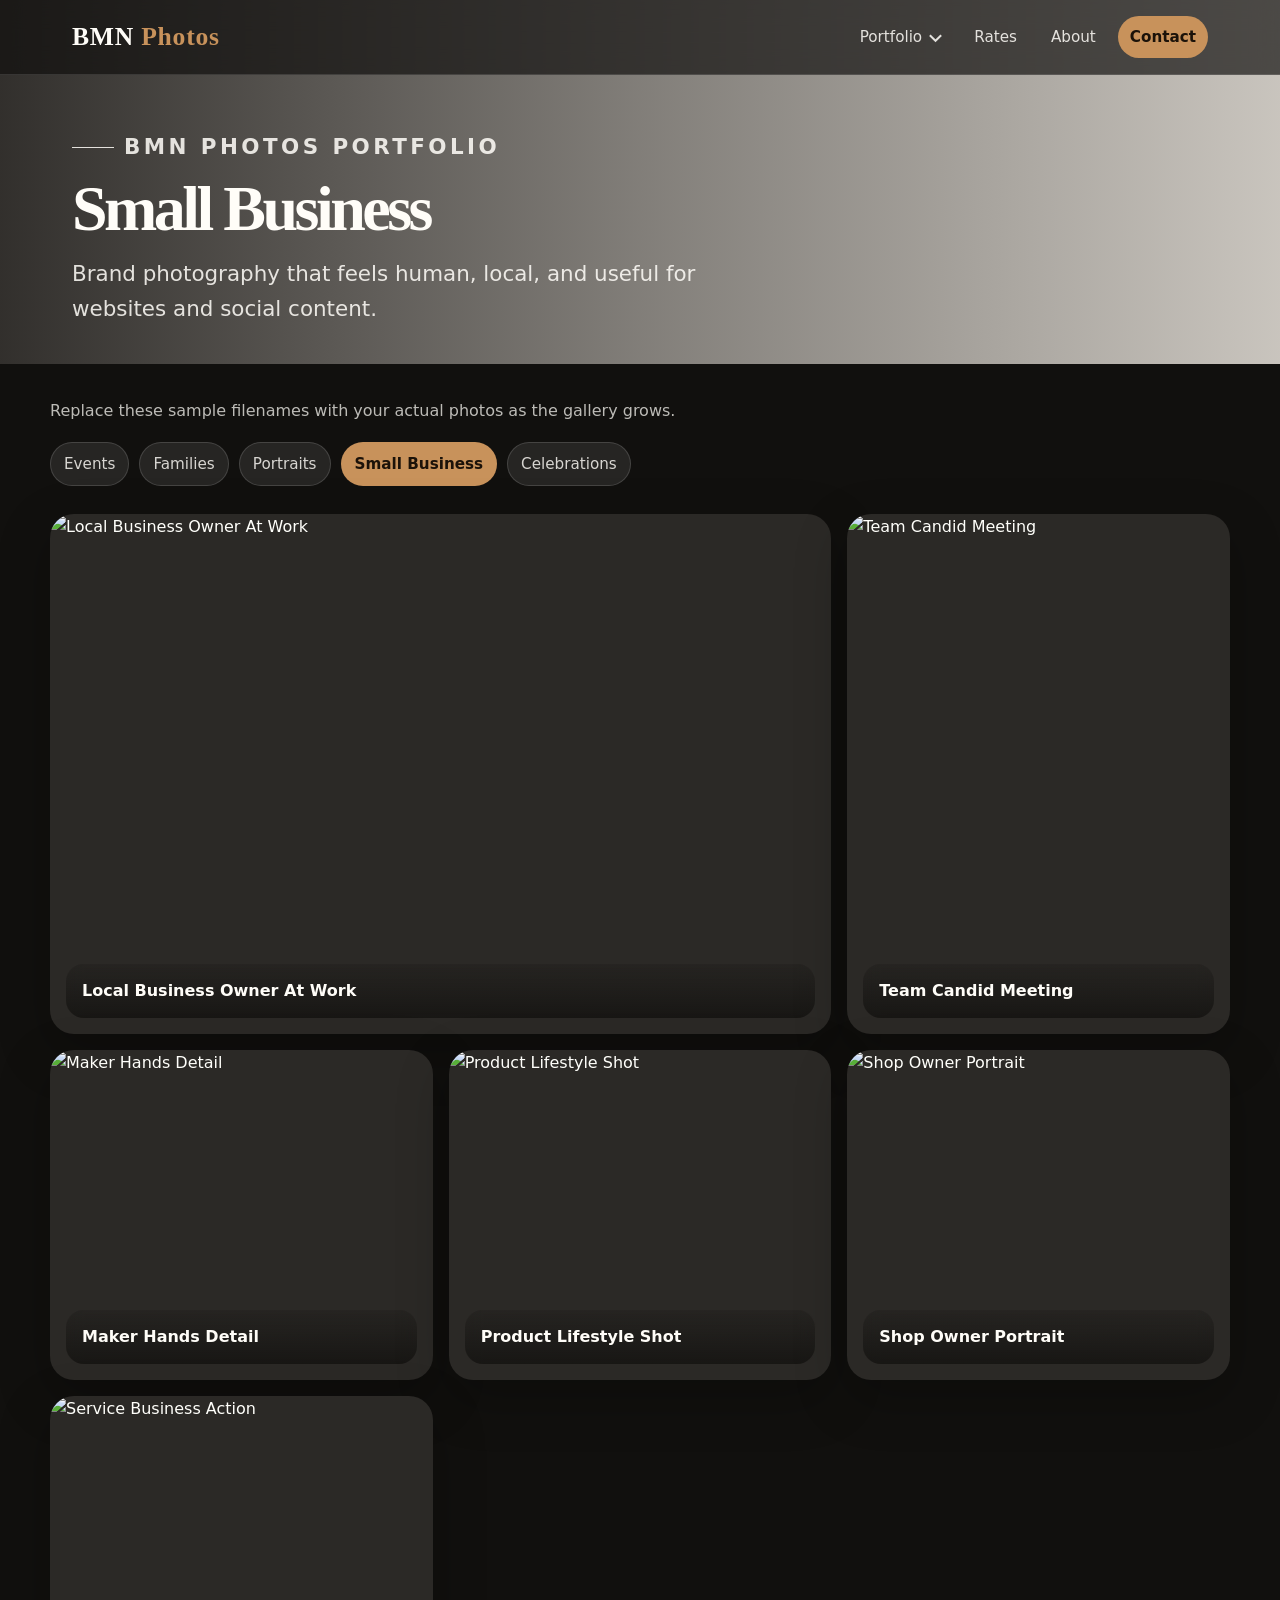
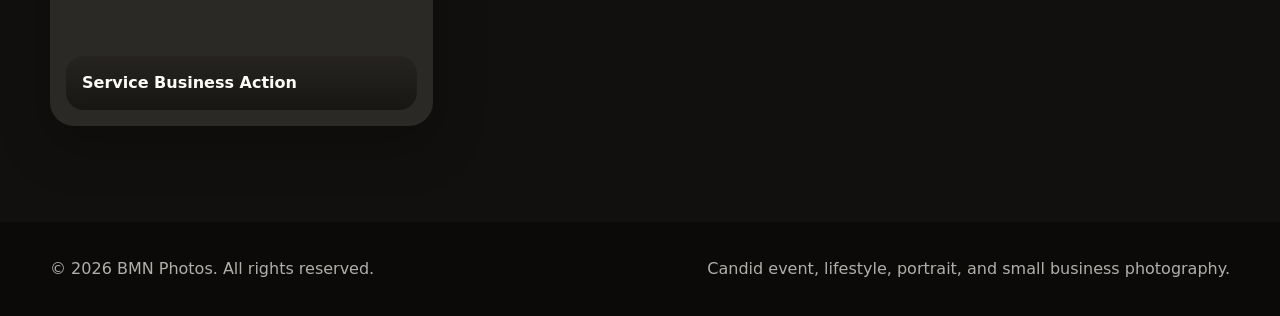
==== portfolio-business.html @ f5ecfcd0 "Break portfolio pages out of index." ====
<!doctype html>
<html lang="en">
<head>
  <meta charset="utf-8" />
  <meta name="viewport" content="width=device-width, initial-scale=1" />
  <meta name="description" content="BMN Photos small business portfolio gallery." />
  <title>Small Business Portfolio | BMN Photos</title>
  <link rel="stylesheet" href="css/styles.css" />
</head>
<body>
  <header class="site-header" aria-label="Primary navigation">
    <nav class="nav">
      <a class="logo" href="index.html#top" aria-label="BMN Photos home">BMN <span>Photos</span></a>
      <div class="nav-links">
        <details class="nav-dropdown">
          <summary>Portfolio</summary>
          <div class="dropdown-menu" aria-label="Portfolio categories">
            <a href="portfolio-events.html">Events</a>
            <a href="portfolio-families.html">Families</a>
            <a href="portfolio-portraits.html">Portraits</a>
            <a href="portfolio-business.html">Small Business</a>
            <a href="portfolio-celebrations.html">Celebrations</a>
          </div>
        </details>
        <a href="index.html#rates">Rates</a>
        <a href="index.html#about">About</a>
        <a href="index.html#contact" class="cta">Contact</a>
      </div>
    </nav>
  </header>
  <main>
    <section class="page-hero" style="--page-image: url('portfolio/business/local-business-owner-at-work.jpg');" aria-label="Small Business portfolio hero">
      <div class="page-hero-inner">
        <p class="eyebrow">BMN Photos Portfolio</p>
        <h1>Small Business</h1>
        <p>Brand photography that feels human, local, and useful for websites and social content.</p>
        <div class="button-row"><a class="button primary" href="index.html#contact">Book a Session</a><a class="button secondary" href="index.html#portfolio">All Categories</a></div>
      </div>
    </section>
    <section class="gallery-section">
      <div class="section-inner">
        <div class="gallery-toolbar">
          <span>Replace these sample filenames with your actual photos as the gallery grows.</span>
          <nav class="category-nav" aria-label="Portfolio category navigation"><a class="" href="portfolio-events.html">Events</a><a class="" href="portfolio-families.html">Families</a><a class="" href="portfolio-portraits.html">Portraits</a><a class="active" href="portfolio-business.html">Small Business</a><a class="" href="portfolio-celebrations.html">Celebrations</a></nav>
        </div>
        <div class="gallery-grid">
          <article class="gallery-item wide"><img src="portfolio/business/local-business-owner-at-work.jpg" alt="Local Business Owner At Work" /><div class="gallery-caption"><strong>Local Business Owner At Work</strong></div></article><article class="gallery-item tall"><img src="portfolio/business/team-candid-meeting.jpg" alt="Team Candid Meeting" /><div class="gallery-caption"><strong>Team Candid Meeting</strong></div></article><article class="gallery-item"><img src="portfolio/business/maker-hands-detail.jpg" alt="Maker Hands Detail" /><div class="gallery-caption"><strong>Maker Hands Detail</strong></div></article><article class="gallery-item"><img src="portfolio/business/product-lifestyle-shot.jpg" alt="Product Lifestyle Shot" /><div class="gallery-caption"><strong>Product Lifestyle Shot</strong></div></article><article class="gallery-item"><img src="portfolio/business/shop-owner-portrait.jpg" alt="Shop Owner Portrait" /><div class="gallery-caption"><strong>Shop Owner Portrait</strong></div></article><article class="gallery-item"><img src="portfolio/business/service-business-action.jpg" alt="Service Business Action" /><div class="gallery-caption"><strong>Service Business Action</strong></div></article>
        </div>
      </div>
    </section>
  </main>
  <footer class="footer">
    <div class="footer-inner">
      <span>&copy; <span id="year"></span> BMN Photos. All rights reserved.</span>
      <span>Candid event, lifestyle, portrait, and small business photography.</span>
    </div>
  </footer>
  <script src="js/site.js"></script>
</body>
</html>
---- css/styles.css ----
:root {
  --bg: #11100e;
  --bg-soft: #1b1814;
  --paper: #f8f3eb;
  --paper-soft: #efe5d7;
  --text: #241f1a;
  --muted: #71685f;
  --brand: #c8925b;
  --brand-dark: #8f5f31;
  --white: #fffdf8;
  --shadow: 0 22px 70px rgba(0, 0, 0, .22);
  --radius: 22px;
  --max: 1180px;
}
* { box-sizing: border-box; }
html { scroll-behavior: smooth; }
body {
  margin: 0;
  font-family: Inter, ui-sans-serif, system-ui, -apple-system, BlinkMacSystemFont, "Segoe UI", sans-serif;
  color: var(--text);
  background: var(--paper);
  line-height: 1.6;
}
img { display: block; width: 100%; height: auto; }
a { color: inherit; text-decoration: none; }
.site-header {
  position: fixed;
  inset: 0 0 auto 0;
  z-index: 20;
  background: rgba(17, 16, 14, .68);
  backdrop-filter: blur(14px);
  border-bottom: 1px solid rgba(255, 255, 255, .12);
}
.nav {
  max-width: var(--max);
  margin: 0 auto;
  padding: 16px 22px;
  display: flex;
  justify-content: space-between;
  align-items: center;
  gap: 22px;
}
.logo {
  color: var(--white);
  font-family: Georgia, "Times New Roman", serif;
  font-size: clamp(1.35rem, 2vw, 1.8rem);
  font-weight: 600;
  letter-spacing: .03em;
  white-space: nowrap;
}
.logo span { color: var(--brand); }
.nav-links {
  display: flex;
  align-items: center;
  gap: 10px;
  flex-wrap: wrap;
  justify-content: flex-end;
}
.nav-links a {
  color: rgba(255, 253, 248, .86);
  padding: 9px 12px;
  border-radius: 999px;
  font-size: .95rem;
  transition: background .2s ease, color .2s ease;
}
.nav-links a:hover,
.nav-links a:focus-visible,
.nav-links a.active {
  background: rgba(255, 255, 255, .12);
  color: var(--white);
  outline: none;
}
.nav-links .cta {
  background: var(--brand);
  color: #1b1209;
  font-weight: 700;
}
.nav-links .cta:hover,
.nav-links .cta:focus-visible { background: #e2aa6e; color: #160e07; }
.hero {
  min-height: 94vh;
  display: grid;
  align-items: center;
  color: var(--white);
  background:
    linear-gradient(90deg, rgba(12, 10, 8, .78) 0%, rgba(12, 10, 8, .48) 38%, rgba(12, 10, 8, .1) 68%),
    url("../images/background.jpg") center / cover no-repeat;
  position: relative;
  isolation: isolate;
}
.hero::after {
  content: "";
  position: absolute;
  inset: auto 0 0 0;
  height: 28%;
  background: linear-gradient(0deg, var(--paper) 0%, rgba(248, 243, 235, 0) 100%);
  z-index: -1;
}
.hero-inner, .page-hero-inner, .section-inner {
  max-width: var(--max);
  width: 100%;
  margin: 0 auto;
}
.hero-inner { padding: 140px 22px 90px; }
.eyebrow {
  display: inline-flex;
  gap: 10px;
  align-items: center;
  margin: 0 0 18px;
  color: #f3d7b7;
  text-transform: uppercase;
  letter-spacing: .16em;
  font-size: .78rem;
  font-weight: 800;
}
.eyebrow::before { content: ""; width: 42px; height: 1px; background: currentColor; }
h1, h2, h3 { margin: 0; line-height: 1.08; }
h1 {
  max-width: 760px;
  font-family: Georgia, "Times New Roman", serif;
  font-size: clamp(3.2rem, 8vw, 6.8rem);
  letter-spacing: -.055em;
}
.hero p, .page-hero p {
  max-width: 620px;
  margin: 24px 0 34px;
  color: rgba(255, 253, 248, .86);
  font-size: clamp(1.05rem, 2vw, 1.34rem);
}
.button-row { display: flex; gap: 14px; flex-wrap: wrap; align-items: center; }
.button {
  display: inline-flex;
  align-items: center;
  justify-content: center;
  min-height: 48px;
  padding: 13px 20px;
  border-radius: 999px;
  font-weight: 800;
  border: 1px solid transparent;
  transition: transform .2s ease, background .2s ease, border-color .2s ease;
  cursor: pointer;
}
.button:hover, .button:focus-visible { transform: translateY(-2px); outline: none; }
.button.primary { background: var(--brand); color: #1b1209; }
.button.secondary { color: var(--white); border-color: rgba(255,255,255,.42); background: rgba(255,255,255,.08); }
.section { padding: 86px 22px; }
.section.dark { background: var(--bg); color: var(--white); }
.section-heading {
  display: grid;
  grid-template-columns: minmax(0, 1fr) minmax(260px, 430px);
  gap: 32px;
  align-items: end;
  margin-bottom: 42px;
}
.section-heading h2 {
  font-family: Georgia, "Times New Roman", serif;
  font-size: clamp(2.3rem, 5vw, 4.2rem);
  letter-spacing: -.045em;
}
.section-heading p { margin: 0; color: var(--muted); font-size: 1.04rem; }
.dark .section-heading p { color: rgba(255,253,248,.7); }
.services, .portfolio-category-grid { display: grid; grid-template-columns: repeat(4, minmax(0, 1fr)); gap: 18px; }
.service-card, .rate-card, .contact-card, .about-card, .portfolio-category-card {
  border-radius: var(--radius);
  background: var(--white);
  box-shadow: var(--shadow);
}
.service-card, .portfolio-category-card {
  min-height: 230px;
  padding: 26px;
  display: flex;
  flex-direction: column;
  justify-content: flex-end;
  overflow: hidden;
  position: relative;
  background: linear-gradient(145deg, #fffaf2, #e7d2bb);
}
.service-card::before, .portfolio-category-card::before {
  content: "";
  position: absolute;
  inset: 0;
  background: radial-gradient(circle at top right, rgba(200,146,91,.34), transparent 42%);
  pointer-events: none;
}
.service-card h3, .service-card p, .portfolio-category-card h3, .portfolio-category-card p, .portfolio-category-card .small-link { position: relative; }
.service-card h3, .portfolio-category-card h3 { font-size: 1.28rem; margin-bottom: 8px; }
.service-card p, .portfolio-category-card p { margin: 0; color: var(--muted); }
.portfolio-category-card .small-link { margin-top: 16px; color: var(--brand-dark); font-weight: 800; }
.rates-grid { display: grid; grid-template-columns: repeat(3, minmax(0, 1fr)); gap: 20px; }
.rate-card { padding: 30px; display: flex; flex-direction: column; gap: 18px; border: 1px solid rgba(36,31,26,.08); }
.rate-card.featured { background: #17130f; color: var(--white); transform: translateY(-10px); }
.rate-card h3 { font-size: 1.35rem; }
.price { font-family: Georgia, "Times New Roman", serif; font-size: 2.45rem; line-height: 1; color: var(--brand-dark); }
.featured .price { color: #f0bd82; }
.rate-card p, .rate-card li { color: var(--muted); }
.featured p, .featured li { color: rgba(255,253,248,.74); }
.rate-card ul { padding-left: 20px; margin: 0; }
.rate-card li + li { margin-top: 8px; }
.about-layout, .contact-wrap { display: grid; grid-template-columns: minmax(0, 1fr) minmax(280px, 430px); gap: 24px; align-items: stretch; }
.contact-wrap { grid-template-columns: minmax(0, 1fr) minmax(300px, 440px); }
.about-card, .contact-card { padding: clamp(28px, 5vw, 48px); }
.contact-card { padding: clamp(28px, 5vw, 44px); }
.about-card h2, .contact-card h2 {
  font-family: Georgia, "Times New Roman", serif;
  font-size: clamp(2.25rem, 5vw, 4rem);
  letter-spacing: -.045em;
  margin-bottom: 18px;
}
.about-card p { color: var(--muted); margin: 0 0 18px; }
.about-photo { border-radius: var(--radius); overflow: hidden; min-height: 420px; box-shadow: var(--shadow); background: url("../portfolio/about/photographer-at-work.jpg") center / cover no-repeat, #d6c1aa; }
.contact-details { display: grid; gap: 12px; margin-top: 26px; color: var(--muted); }
form { display: grid; gap: 14px; }
label { display: grid; gap: 7px; font-weight: 700; color: #3a3027; }
input, textarea, select { width: 100%; border: 1px solid rgba(36,31,26,.16); background: #fffaf3; color: var(--text); border-radius: 14px; padding: 13px 14px; font: inherit; }
textarea { min-height: 130px; resize: vertical; }
.footer { padding: 34px 22px; background: #0b0a09; color: rgba(255,253,248,.68); }
.footer-inner { max-width: var(--max); margin: 0 auto; display: flex; justify-content: space-between; gap: 18px; flex-wrap: wrap; }
.page-hero {
  min-height: 300px;
  display: grid;
  align-items: end;
  color: var(--white);
  background:
    linear-gradient(90deg, rgba(12,10,8,.84) 0%, rgba(12,10,8,.50) 50%, rgba(12,10,8,.20) 100%),
    var(--page-image, url("../images/background.jpg")) center / cover no-repeat;
}
.page-hero-inner { padding: 116px 22px 38px; }
.page-hero .eyebrow { margin-bottom: 10px; }
.page-hero h1 { font-size: clamp(2.35rem, 5vw, 4.2rem); }
.page-hero p { margin: 14px 0 0; max-width: 720px; }
.page-hero .button-row { display: none; }
.gallery-section { padding: 34px 22px 96px; background: var(--bg); color: var(--white); }
.gallery-toolbar { display: flex; justify-content: space-between; gap: 18px; flex-wrap: wrap; margin-bottom: 28px; color: rgba(255,253,248,.72); }
.category-nav { display: flex; gap: 10px; flex-wrap: wrap; }
.category-nav a { padding: 9px 13px; border-radius: 999px; background: rgba(255,255,255,.09); border: 1px solid rgba(255,255,255,.14); color: rgba(255,253,248,.82); font-size: .95rem; }
.category-nav a.active { background: var(--brand); color: #1b1209; border-color: transparent; font-weight: 800; }
.gallery-grid { display: grid; grid-template-columns: repeat(12, 1fr); gap: 16px; }
.gallery-item { grid-column: span 4; min-height: 330px; border-radius: 24px; overflow: hidden; background: #2b2926; box-shadow: 0 18px 52px rgba(0,0,0,.25); position: relative; }
.gallery-item.wide { grid-column: span 8; }
.gallery-item.tall { min-height: 520px; }
.gallery-item img { height: 100%; object-fit: cover; filter: saturate(.98) contrast(1.02); transition: transform .35s ease; }
.gallery-item:hover img { transform: scale(1.04); }
.gallery-caption { position: absolute; inset: auto 16px 16px 16px; padding: 14px 16px; border-radius: 18px; color: var(--white); background: linear-gradient(180deg, rgba(17,16,14,.18), rgba(17,16,14,.72)); backdrop-filter: blur(8px); }
.gallery-caption strong { display: block; font-size: 1rem; }
@media (max-width: 900px) {
  .nav { align-items: flex-start; flex-direction: column; }
  .nav-links { justify-content: flex-start; }
  .hero { min-height: 860px; background-position: 66% center; }
  .section-heading, .about-layout, .contact-wrap { grid-template-columns: 1fr; }
  .services, .rates-grid, .portfolio-category-grid { grid-template-columns: repeat(2, minmax(0, 1fr)); }
  .rate-card.featured { transform: none; }
  .gallery-item, .gallery-item.wide { grid-column: span 6; }
  .page-hero { min-height: 260px; }
  .page-hero-inner { padding: 138px 22px 30px; }
}
@media (max-width: 620px) {
  .nav-links a { padding: 8px 9px; font-size: .88rem; }
  .hero-inner { padding-top: 190px; }
  .services, .rates-grid, .portfolio-category-grid { grid-template-columns: 1fr; }
  .gallery-item, .gallery-item.wide { grid-column: span 12; min-height: 330px; }
  .gallery-item.tall { min-height: 420px; }
  .page-hero { min-height: 230px; }
  .page-hero-inner { padding-top: 170px; }
  .page-hero p { font-size: 1rem; }
  .footer-inner { display: grid; }
}
/* Top navigation portfolio dropdown */
.nav-dropdown {
  position: relative;
}

.nav-dropdown summary {
  list-style: none;
  cursor: pointer;
  color: rgba(255, 253, 248, .86);
  padding: 9px 30px 9px 12px;
  border-radius: 999px;
  font-size: .95rem;
  transition: background .2s ease, color .2s ease;
  position: relative;
  user-select: none;
}

.nav-dropdown summary::-webkit-details-marker { display: none; }

.nav-dropdown summary::after {
  content: "";
  position: absolute;
  right: 12px;
  top: 50%;
  width: 7px;
  height: 7px;
  border-right: 2px solid currentColor;
  border-bottom: 2px solid currentColor;
  transform: translateY(-62%) rotate(45deg);
  transition: transform .2s ease;
}

.nav-dropdown[open] summary,
.nav-dropdown summary:hover,
.nav-dropdown summary:focus-visible {
  background: rgba(255, 255, 255, .12);
  color: var(--white);
  outline: none;
}

.nav-dropdown[open] summary::after {
  transform: translateY(-30%) rotate(225deg);
}

.dropdown-menu {
  position: absolute;
  top: calc(100% + 10px);
  left: 0;
  min-width: 220px;
  padding: 8px;
  border-radius: 18px;
  background: rgba(17, 16, 14, .96);
  border: 1px solid rgba(255, 255, 255, .14);
  box-shadow: 0 18px 50px rgba(0, 0, 0, .32);
  backdrop-filter: blur(14px);
}

.dropdown-menu a {
  display: block;
  border-radius: 12px;
  padding: 10px 12px;
  white-space: nowrap;
}

.dropdown-menu a + a { margin-top: 2px; }

@media (hover: hover) {
  .nav-dropdown:hover .dropdown-menu {
    display: block;
  }
}

@media (max-width: 900px) {
  .dropdown-menu {
    position: static;
    margin-top: 8px;
    min-width: min(260px, 90vw);
  }
}

@media (max-width: 620px) {
  .nav-dropdown summary {
    padding: 8px 28px 8px 9px;
    font-size: .88rem;
  }
}
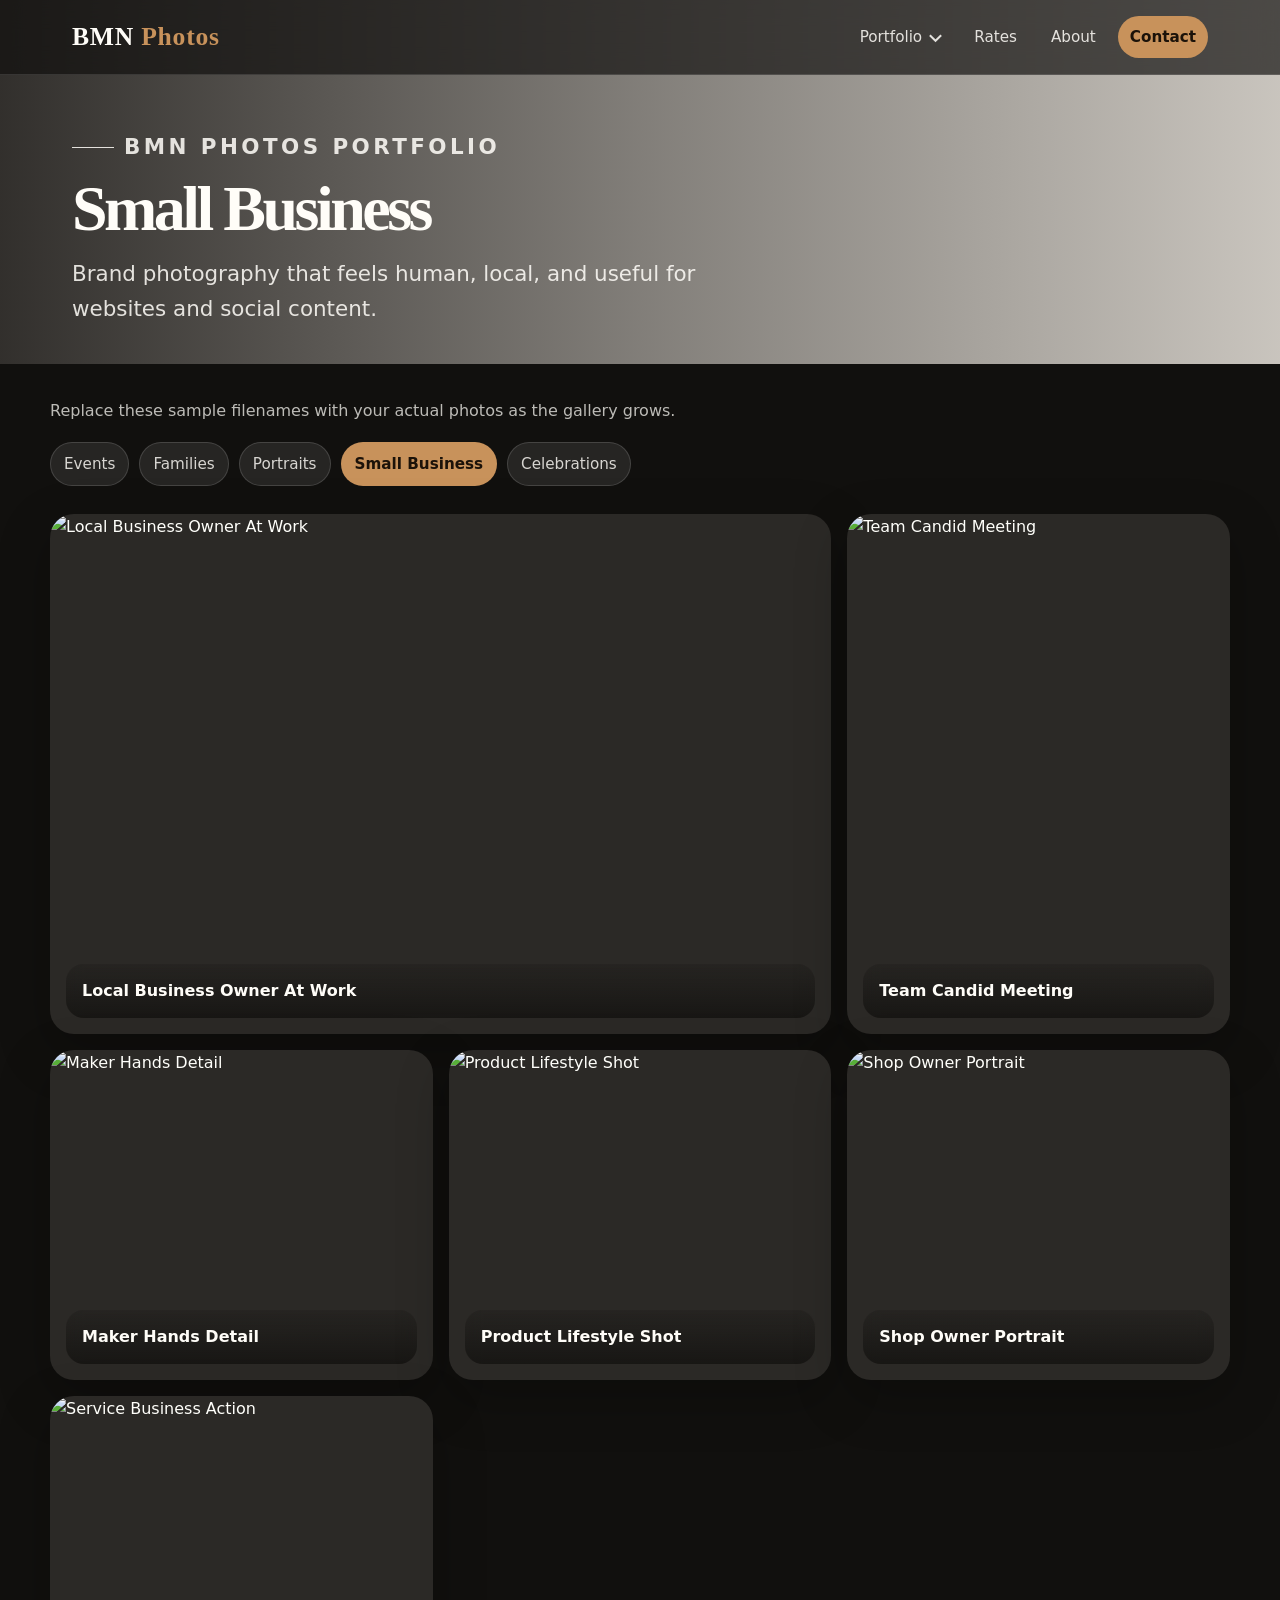
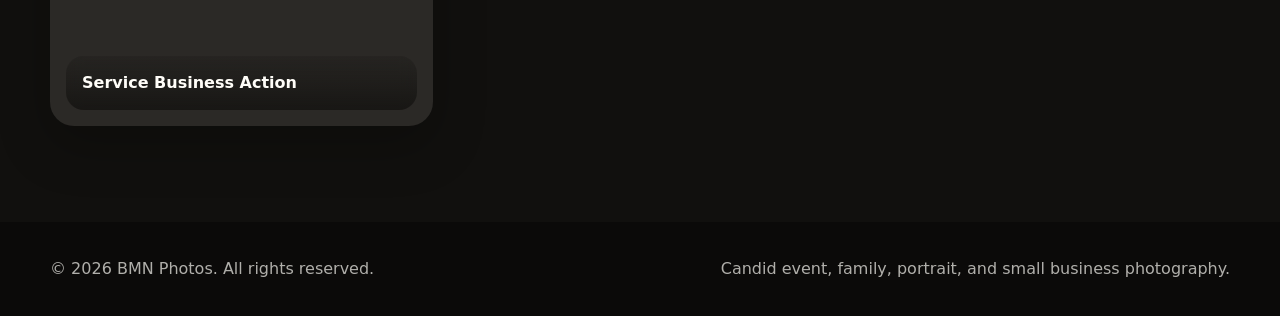
==== commit edca0733: "Change lifestyle to family." ====
--- a/portfolio-business.html
+++ b/portfolio-business.html
@@ -52,7 +52,7 @@
   <footer class="footer">
     <div class="footer-inner">
       <span>&copy; <span id="year"></span> BMN Photos. All rights reserved.</span>
-      <span>Candid event, lifestyle, portrait, and small business photography.</span>
+      <span>Candid event, family, portrait, and small business photography.</span>
     </div>
   </footer>
   <script src="js/site.js"></script>
--- a/css/styles.css
+++ b/css/styles.css
@@ -160,6 +160,7 @@
 .section-heading p { margin: 0; color: var(--muted); font-size: 1.04rem; }
 .dark .section-heading p { color: rgba(255,253,248,.7); }
 .services, .portfolio-category-grid { display: grid; grid-template-columns: repeat(4, minmax(0, 1fr)); gap: 18px; }
+.portfolio-entry-grid { grid-template-columns: repeat(5, minmax(0, 1fr)); }
 .service-card, .rate-card, .contact-card, .about-card, .portfolio-category-card {
   border-radius: var(--radius);
   background: var(--white);
@@ -182,10 +183,13 @@
   background: radial-gradient(circle at top right, rgba(200,146,91,.34), transparent 42%);
   pointer-events: none;
 }
-.service-card h3, .service-card p, .portfolio-category-card h3, .portfolio-category-card p, .portfolio-category-card .small-link { position: relative; }
+.service-card h3, .service-card p, .service-card .small-link, .portfolio-category-card h3, .portfolio-category-card p, .portfolio-category-card .small-link { position: relative; }
 .service-card h3, .portfolio-category-card h3 { font-size: 1.28rem; margin-bottom: 8px; }
+.portfolio-category-card h3, .service-card h3 { color: var(--text); }
 .service-card p, .portfolio-category-card p { margin: 0; color: var(--muted); }
-.portfolio-category-card .small-link { margin-top: 16px; color: var(--brand-dark); font-weight: 800; }
+.portfolio-category-card .small-link, .service-card .small-link { margin-top: 16px; color: var(--brand-dark); font-weight: 800; }
+.portfolio-category-card:hover, .portfolio-category-card:focus-visible, .service-card:hover, .service-card:focus-visible { transform: translateY(-3px); outline: none; }
+.portfolio-category-card, .service-card { transition: transform .2s ease, box-shadow .2s ease; }
 .rates-grid { display: grid; grid-template-columns: repeat(3, minmax(0, 1fr)); gap: 20px; }
 .rate-card { padding: 30px; display: flex; flex-direction: column; gap: 18px; border: 1px solid rgba(36,31,26,.08); }
 .rate-card.featured { background: #17130f; color: var(--white); transform: translateY(-10px); }
@@ -247,7 +251,7 @@
   .nav-links { justify-content: flex-start; }
   .hero { min-height: 860px; background-position: 66% center; }
   .section-heading, .about-layout, .contact-wrap { grid-template-columns: 1fr; }
-  .services, .rates-grid, .portfolio-category-grid { grid-template-columns: repeat(2, minmax(0, 1fr)); }
+  .services, .rates-grid, .portfolio-category-grid, .portfolio-entry-grid { grid-template-columns: repeat(2, minmax(0, 1fr)); }
   .rate-card.featured { transform: none; }
   .gallery-item, .gallery-item.wide { grid-column: span 6; }
   .page-hero { min-height: 260px; }
@@ -256,7 +260,7 @@
 @media (max-width: 620px) {
   .nav-links a { padding: 8px 9px; font-size: .88rem; }
   .hero-inner { padding-top: 190px; }
-  .services, .rates-grid, .portfolio-category-grid { grid-template-columns: 1fr; }
+  .services, .rates-grid, .portfolio-category-grid, .portfolio-entry-grid { grid-template-columns: 1fr; }
   .gallery-item, .gallery-item.wide { grid-column: span 12; min-height: 330px; }
   .gallery-item.tall { min-height: 420px; }
   .page-hero { min-height: 230px; }
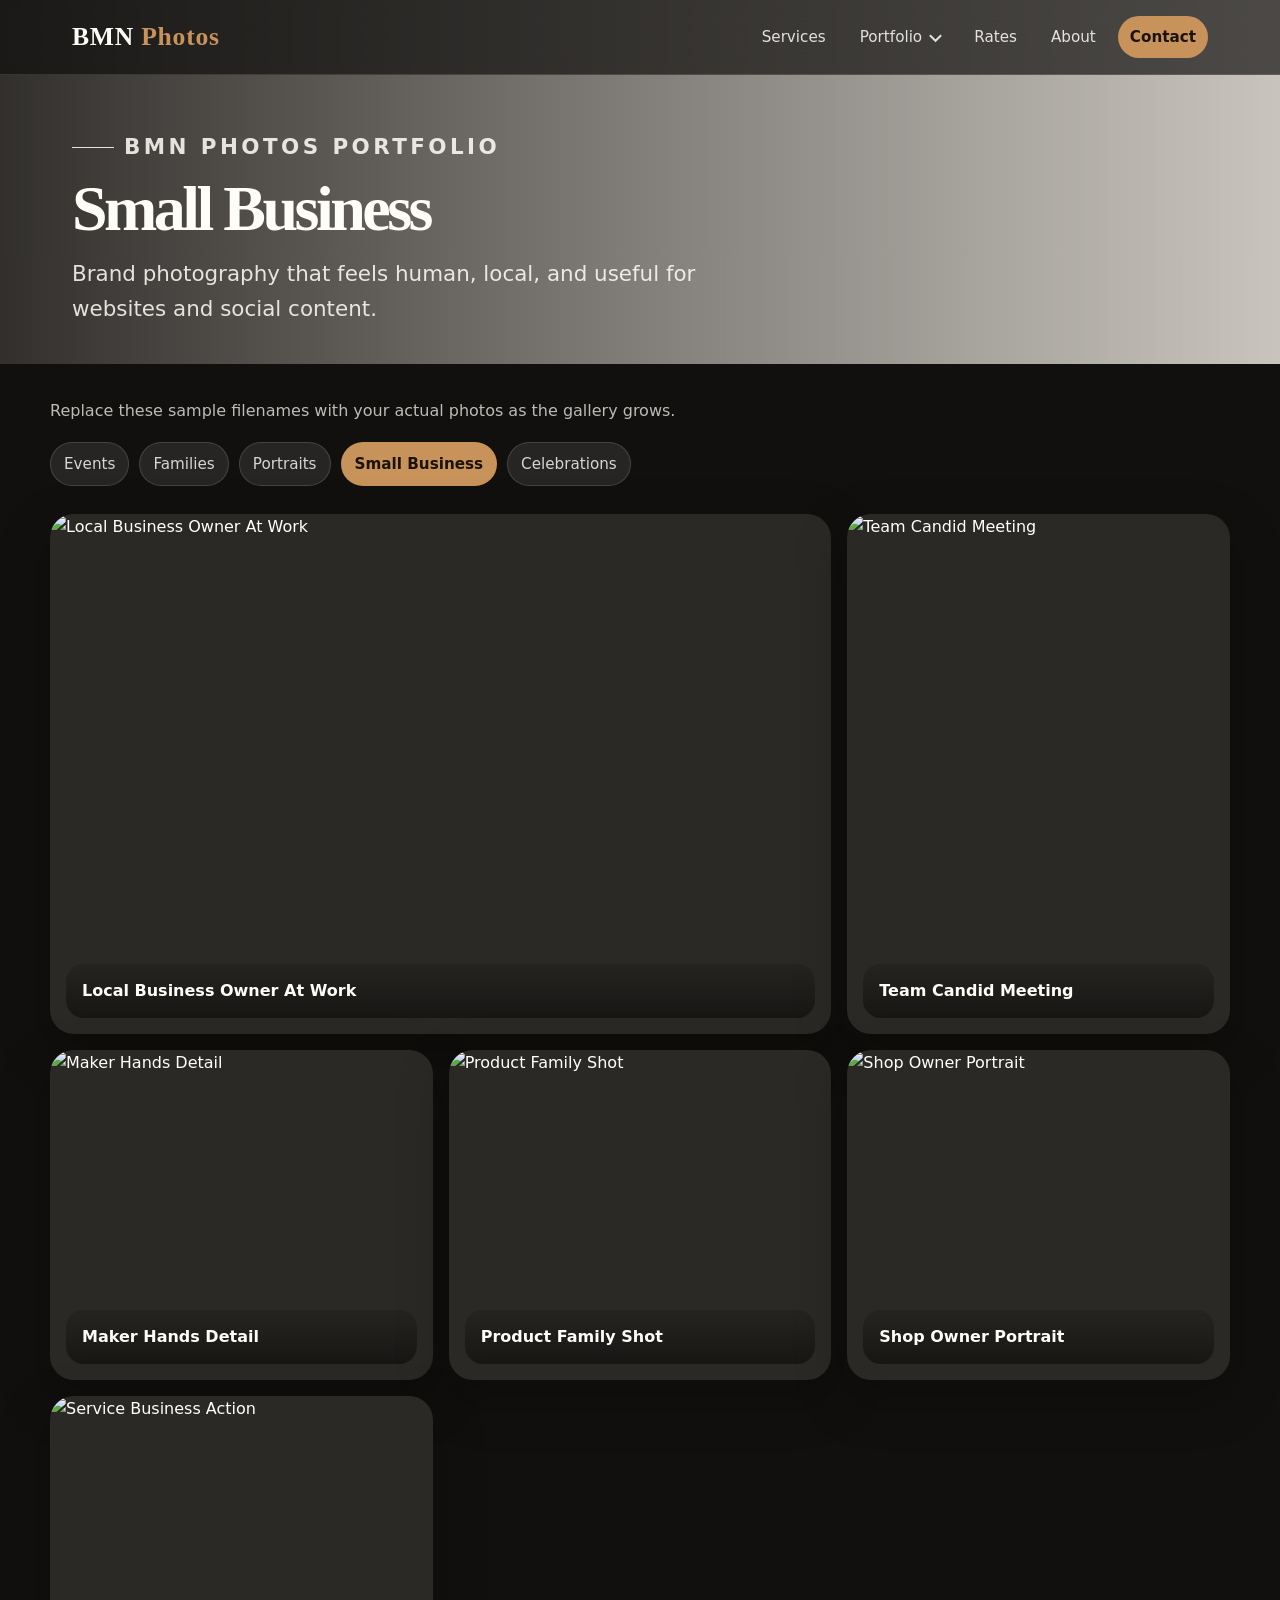
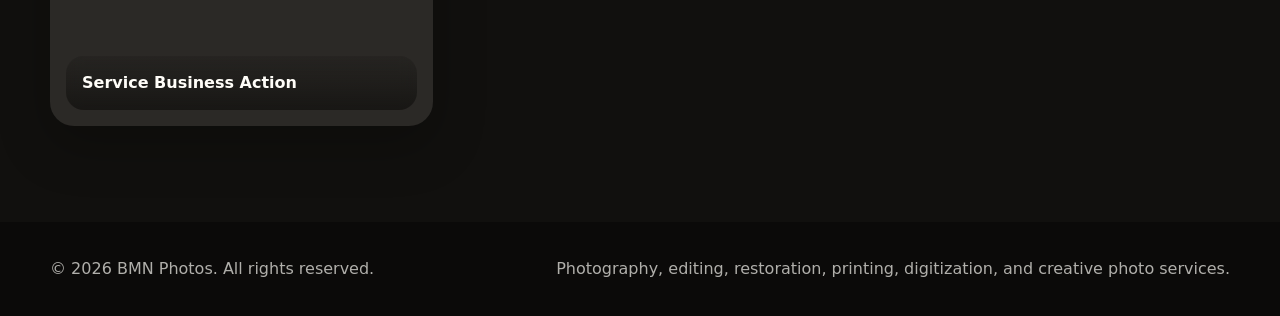
==== commit 06df6451: "Add services section." ====
--- a/portfolio-business.html
+++ b/portfolio-business.html
@@ -12,6 +12,7 @@
     <nav class="nav">
       <a class="logo" href="index.html#top" aria-label="BMN Photos home">BMN <span>Photos</span></a>
       <div class="nav-links">
+        <a href="index.html#services">Services</a>
         <details class="nav-dropdown">
           <summary>Portfolio</summary>
           <div class="dropdown-menu" aria-label="Portfolio categories">
@@ -44,7 +45,7 @@
           <nav class="category-nav" aria-label="Portfolio category navigation"><a class="" href="portfolio-events.html">Events</a><a class="" href="portfolio-families.html">Families</a><a class="" href="portfolio-portraits.html">Portraits</a><a class="active" href="portfolio-business.html">Small Business</a><a class="" href="portfolio-celebrations.html">Celebrations</a></nav>
         </div>
         <div class="gallery-grid">
-          <article class="gallery-item wide"><img src="portfolio/business/local-business-owner-at-work.jpg" alt="Local Business Owner At Work" /><div class="gallery-caption"><strong>Local Business Owner At Work</strong></div></article><article class="gallery-item tall"><img src="portfolio/business/team-candid-meeting.jpg" alt="Team Candid Meeting" /><div class="gallery-caption"><strong>Team Candid Meeting</strong></div></article><article class="gallery-item"><img src="portfolio/business/maker-hands-detail.jpg" alt="Maker Hands Detail" /><div class="gallery-caption"><strong>Maker Hands Detail</strong></div></article><article class="gallery-item"><img src="portfolio/business/product-lifestyle-shot.jpg" alt="Product Lifestyle Shot" /><div class="gallery-caption"><strong>Product Lifestyle Shot</strong></div></article><article class="gallery-item"><img src="portfolio/business/shop-owner-portrait.jpg" alt="Shop Owner Portrait" /><div class="gallery-caption"><strong>Shop Owner Portrait</strong></div></article><article class="gallery-item"><img src="portfolio/business/service-business-action.jpg" alt="Service Business Action" /><div class="gallery-caption"><strong>Service Business Action</strong></div></article>
+          <article class="gallery-item wide"><img src="portfolio/business/local-business-owner-at-work.jpg" alt="Local Business Owner At Work" /><div class="gallery-caption"><strong>Local Business Owner At Work</strong></div></article><article class="gallery-item tall"><img src="portfolio/business/team-candid-meeting.jpg" alt="Team Candid Meeting" /><div class="gallery-caption"><strong>Team Candid Meeting</strong></div></article><article class="gallery-item"><img src="portfolio/business/maker-hands-detail.jpg" alt="Maker Hands Detail" /><div class="gallery-caption"><strong>Maker Hands Detail</strong></div></article><article class="gallery-item"><img src="portfolio/business/product-family-shot.jpg" alt="Product Family Shot" /><div class="gallery-caption"><strong>Product Family Shot</strong></div></article><article class="gallery-item"><img src="portfolio/business/shop-owner-portrait.jpg" alt="Shop Owner Portrait" /><div class="gallery-caption"><strong>Shop Owner Portrait</strong></div></article><article class="gallery-item"><img src="portfolio/business/service-business-action.jpg" alt="Service Business Action" /><div class="gallery-caption"><strong>Service Business Action</strong></div></article>
         </div>
       </div>
     </section>
@@ -52,7 +53,7 @@
   <footer class="footer">
     <div class="footer-inner">
       <span>&copy; <span id="year"></span> BMN Photos. All rights reserved.</span>
-      <span>Candid event, family, portrait, and small business photography.</span>
+      <span>Photography, editing, restoration, printing, digitization, and creative photo services.</span>
     </div>
   </footer>
   <script src="js/site.js"></script>
--- a/css/styles.css
+++ b/css/styles.css
@@ -161,6 +161,8 @@
 .dark .section-heading p { color: rgba(255,253,248,.7); }
 .services, .portfolio-category-grid { display: grid; grid-template-columns: repeat(4, minmax(0, 1fr)); gap: 18px; }
 .portfolio-entry-grid { grid-template-columns: repeat(5, minmax(0, 1fr)); }
+.services-grid { grid-template-columns: repeat(5, minmax(0, 1fr)); }
+.services-grid .service-card { justify-content: flex-start; min-height: 205px; }
 .service-card, .rate-card, .contact-card, .about-card, .portfolio-category-card {
   border-radius: var(--radius);
   background: var(--white);
@@ -251,7 +253,7 @@
   .nav-links { justify-content: flex-start; }
   .hero { min-height: 860px; background-position: 66% center; }
   .section-heading, .about-layout, .contact-wrap { grid-template-columns: 1fr; }
-  .services, .rates-grid, .portfolio-category-grid, .portfolio-entry-grid { grid-template-columns: repeat(2, minmax(0, 1fr)); }
+  .services, .rates-grid, .portfolio-category-grid, .portfolio-entry-grid, .services-grid { grid-template-columns: repeat(2, minmax(0, 1fr)); }
   .rate-card.featured { transform: none; }
   .gallery-item, .gallery-item.wide { grid-column: span 6; }
   .page-hero { min-height: 260px; }
@@ -260,7 +262,7 @@
 @media (max-width: 620px) {
   .nav-links a { padding: 8px 9px; font-size: .88rem; }
   .hero-inner { padding-top: 190px; }
-  .services, .rates-grid, .portfolio-category-grid, .portfolio-entry-grid { grid-template-columns: 1fr; }
+  .services, .rates-grid, .portfolio-category-grid, .portfolio-entry-grid, .services-grid { grid-template-columns: 1fr; }
   .gallery-item, .gallery-item.wide { grid-column: span 12; min-height: 330px; }
   .gallery-item.tall { min-height: 420px; }
   .page-hero { min-height: 230px; }
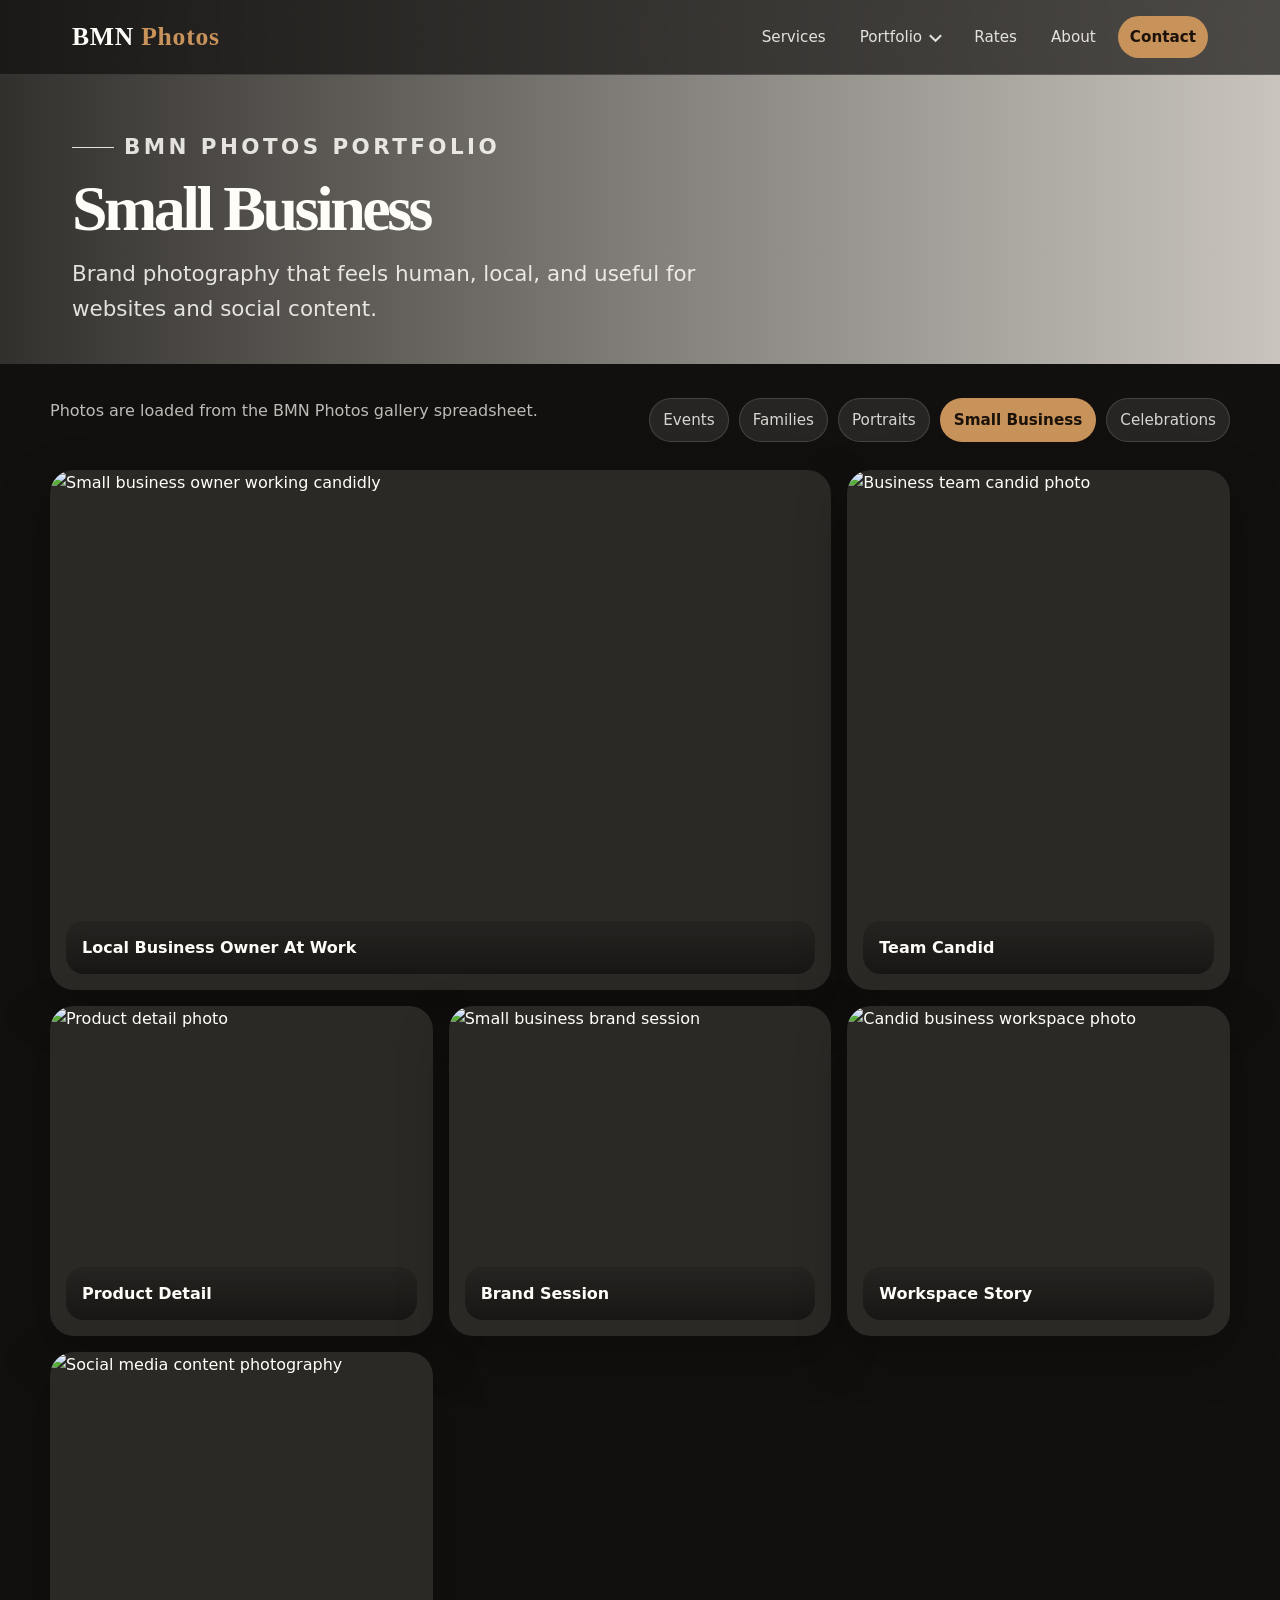
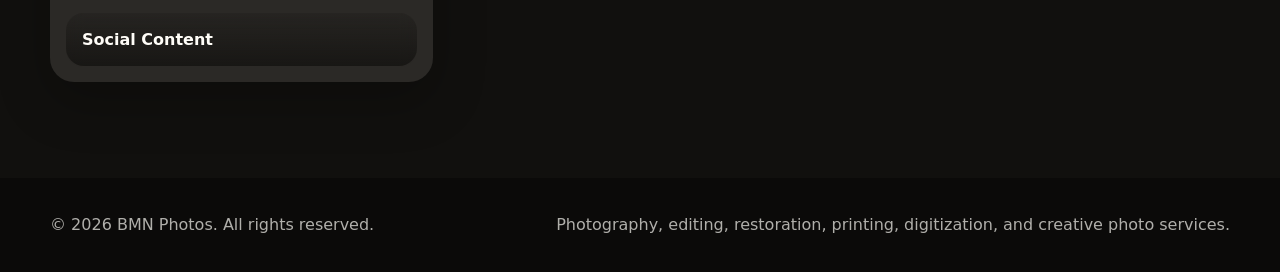
==== commit 637551ef: "Move portfolio images to load from google drive." ====
--- a/portfolio-business.html
+++ b/portfolio-business.html
@@ -41,12 +41,13 @@
     <section class="gallery-section">
       <div class="section-inner">
         <div class="gallery-toolbar">
-          <span>Replace these sample filenames with your actual photos as the gallery grows.</span>
+          <span>Photos are loaded from the BMN Photos gallery spreadsheet.</span>
           <nav class="category-nav" aria-label="Portfolio category navigation"><a class="" href="portfolio-events.html">Events</a><a class="" href="portfolio-families.html">Families</a><a class="" href="portfolio-portraits.html">Portraits</a><a class="active" href="portfolio-business.html">Small Business</a><a class="" href="portfolio-celebrations.html">Celebrations</a></nav>
         </div>
-        <div class="gallery-grid">
-          <article class="gallery-item wide"><img src="portfolio/business/local-business-owner-at-work.jpg" alt="Local Business Owner At Work" /><div class="gallery-caption"><strong>Local Business Owner At Work</strong></div></article><article class="gallery-item tall"><img src="portfolio/business/team-candid-meeting.jpg" alt="Team Candid Meeting" /><div class="gallery-caption"><strong>Team Candid Meeting</strong></div></article><article class="gallery-item"><img src="portfolio/business/maker-hands-detail.jpg" alt="Maker Hands Detail" /><div class="gallery-caption"><strong>Maker Hands Detail</strong></div></article><article class="gallery-item"><img src="portfolio/business/product-family-shot.jpg" alt="Product Family Shot" /><div class="gallery-caption"><strong>Product Family Shot</strong></div></article><article class="gallery-item"><img src="portfolio/business/shop-owner-portrait.jpg" alt="Shop Owner Portrait" /><div class="gallery-caption"><strong>Shop Owner Portrait</strong></div></article><article class="gallery-item"><img src="portfolio/business/service-business-action.jpg" alt="Service Business Action" /><div class="gallery-caption"><strong>Service Business Action</strong></div></article>
+        <div class="gallery-grid" data-gallery-category="business" aria-live="polite">
+          <div class="gallery-status" data-gallery-loading>Loading gallery photos…</div>
         </div>
+        <div class="gallery-status" data-gallery-empty hidden>No photos are published in this gallery yet.</div>
       </div>
     </section>
   </main>
@@ -56,6 +57,8 @@
       <span>Photography, editing, restoration, printing, digitization, and creative photo services.</span>
     </div>
   </footer>
+  <script src="js/gallery-config.js"></script>
+  <script src="js/gallery.js"></script>
   <script src="js/site.js"></script>
 </body>
 </html>
--- a/css/styles.css
+++ b/css/styles.css
@@ -192,6 +192,16 @@
 .portfolio-category-card .small-link, .service-card .small-link { margin-top: 16px; color: var(--brand-dark); font-weight: 800; }
 .portfolio-category-card:hover, .portfolio-category-card:focus-visible, .service-card:hover, .service-card:focus-visible { transform: translateY(-3px); outline: none; }
 .portfolio-category-card, .service-card { transition: transform .2s ease, box-shadow .2s ease; }
+/* Keep the dedicated Services section cards top-aligned.
+   Portfolio entry cards can keep their own visual treatment. */
+#services .service-card {
+  justify-content: flex-start;
+  align-items: flex-start;
+}
+#services .service-card p {
+  margin-top: 0;
+}
+
 .rates-grid { display: grid; grid-template-columns: repeat(3, minmax(0, 1fr)); gap: 20px; }
 .rate-card { padding: 30px; display: flex; flex-direction: column; gap: 18px; border: 1px solid rgba(36,31,26,.08); }
 .rate-card.featured { background: #17130f; color: var(--white); transform: translateY(-10px); }
@@ -213,7 +223,7 @@
   margin-bottom: 18px;
 }
 .about-card p { color: var(--muted); margin: 0 0 18px; }
-.about-photo { border-radius: var(--radius); overflow: hidden; min-height: 420px; box-shadow: var(--shadow); background: url("../portfolio/about/photographer-at-work.jpg") center / cover no-repeat, #d6c1aa; }
+.about-photo { border-radius: var(--radius); overflow: hidden; min-height: 420px; box-shadow: var(--shadow); background: url("../images/photographer-at-work.jpg") center / cover no-repeat, #d6c1aa; }
 .contact-details { display: grid; gap: 12px; margin-top: 26px; color: var(--muted); }
 form { display: grid; gap: 14px; }
 label { display: grid; gap: 7px; font-weight: 700; color: #3a3027; }
@@ -248,6 +258,16 @@
 .gallery-item:hover img { transform: scale(1.04); }
 .gallery-caption { position: absolute; inset: auto 16px 16px 16px; padding: 14px 16px; border-radius: 18px; color: var(--white); background: linear-gradient(180deg, rgba(17,16,14,.18), rgba(17,16,14,.72)); backdrop-filter: blur(8px); }
 .gallery-caption strong { display: block; font-size: 1rem; }
+.gallery-status {
+  grid-column: 1 / -1;
+  padding: 28px;
+  border: 1px solid rgba(255,255,255,.14);
+  border-radius: 18px;
+  color: rgba(255,253,248,.78);
+  background: rgba(255,255,255,.06);
+}
+.gallery-caption span { display: block; color: rgba(255,253,248,.74); font-size: .9rem; margin-top: 3px; }
+
 @media (max-width: 900px) {
   .nav { align-items: flex-start; flex-direction: column; }
   .nav-links { justify-content: flex-start; }
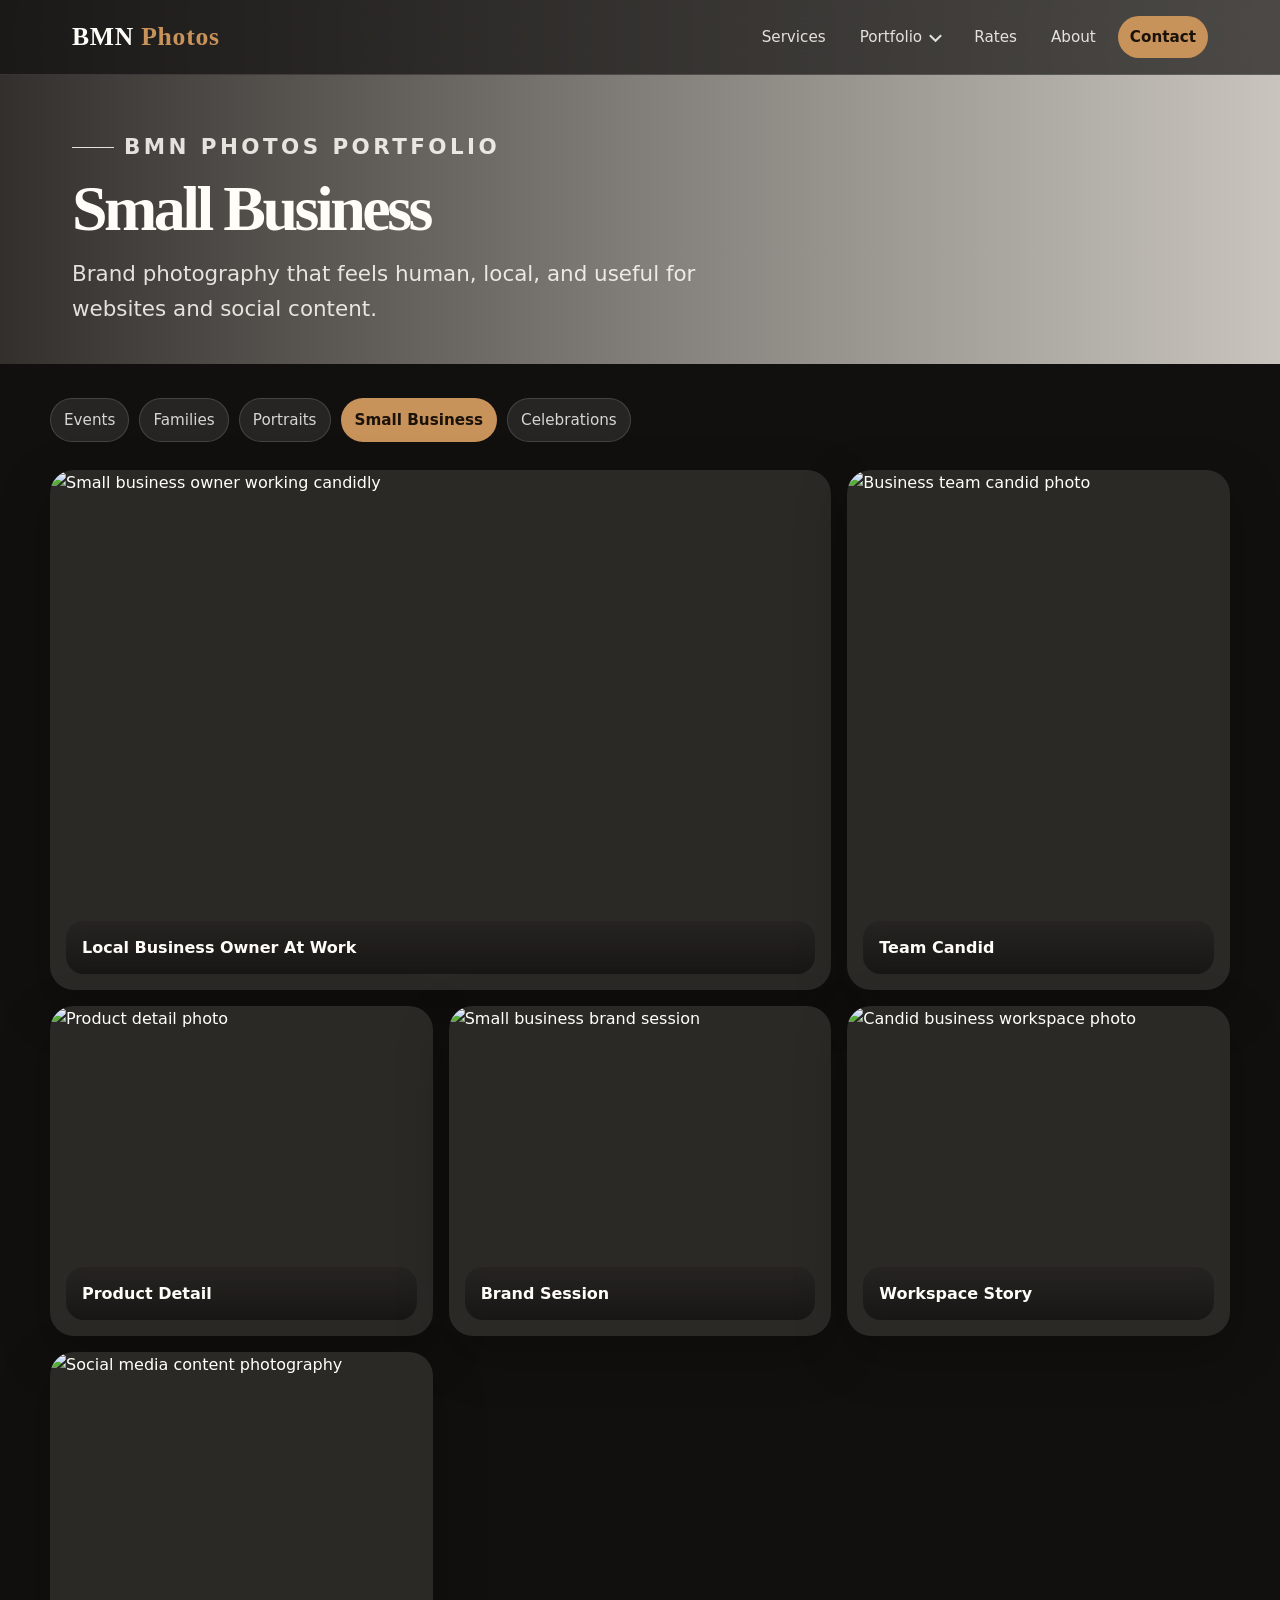
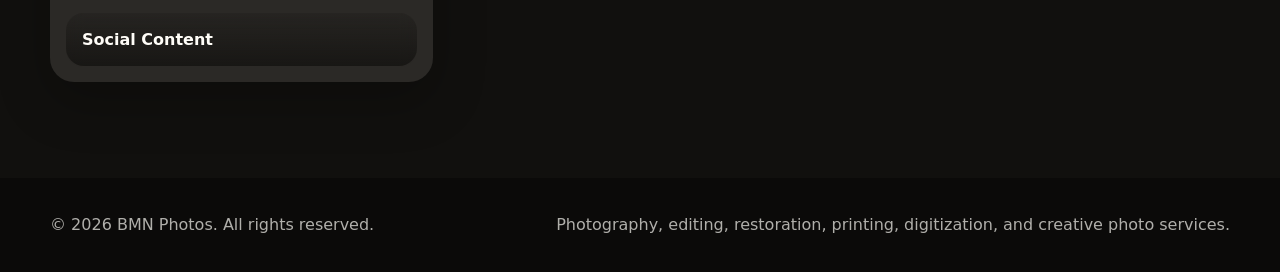
==== commit 1a7f34a9: "Remove instructional texts." ====
--- a/portfolio-business.html
+++ b/portfolio-business.html
@@ -41,7 +41,6 @@
     <section class="gallery-section">
       <div class="section-inner">
         <div class="gallery-toolbar">
-          <span>Photos are loaded from the BMN Photos gallery spreadsheet.</span>
           <nav class="category-nav" aria-label="Portfolio category navigation"><a class="" href="portfolio-events.html">Events</a><a class="" href="portfolio-families.html">Families</a><a class="" href="portfolio-portraits.html">Portraits</a><a class="active" href="portfolio-business.html">Small Business</a><a class="" href="portfolio-celebrations.html">Celebrations</a></nav>
         </div>
         <div class="gallery-grid" data-gallery-category="business" aria-live="polite">
